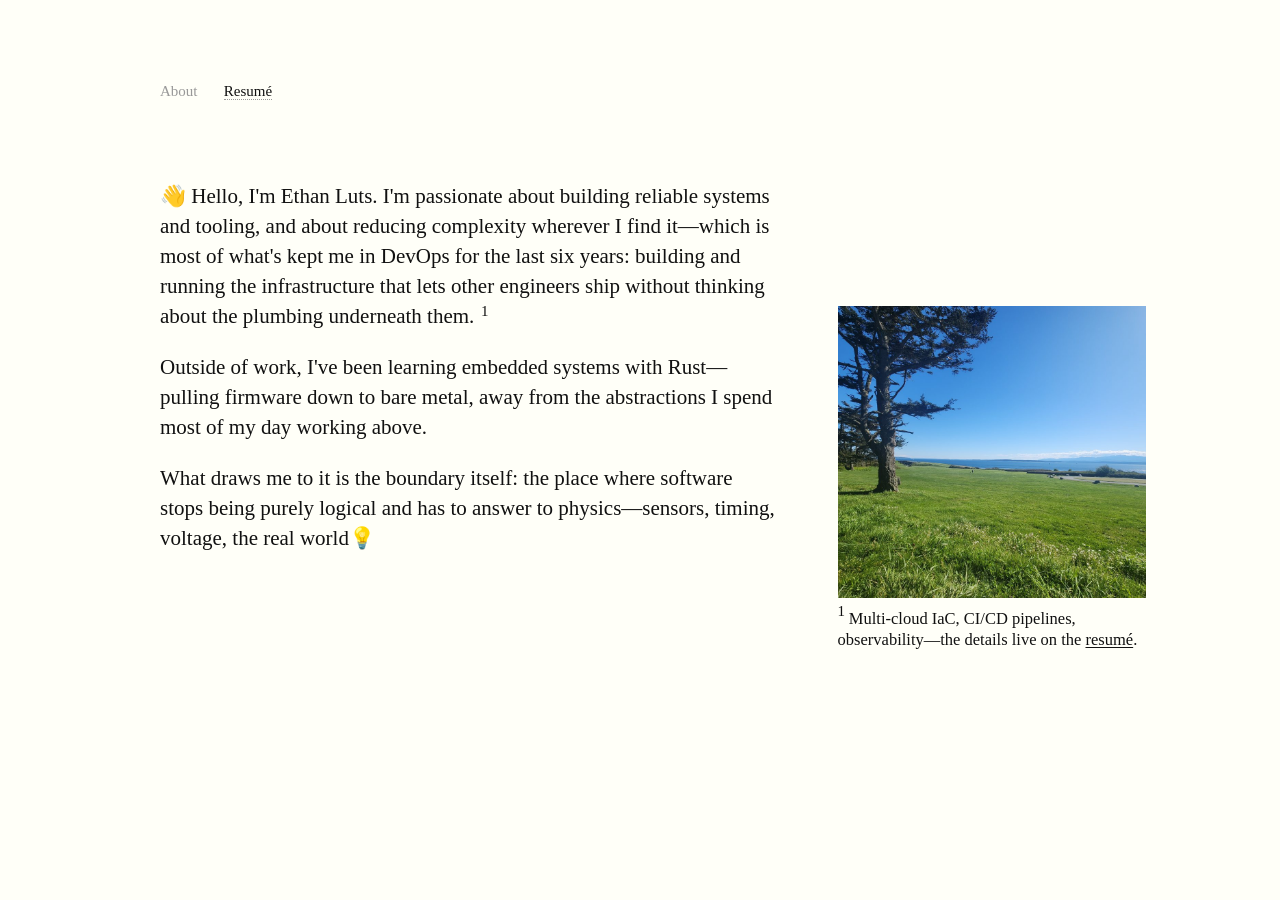
==== index.html @ 9f0c4130 "initial commit and layout." ====
<!DOCTYPE html>
<html lang="en">
<head>
  <meta charset="UTF-8" />
  <meta name="viewport" content="width=device-width, initial-scale=1" />
  <title>Ethan Luts</title>
  <link rel="stylesheet" href="tufte.css" />
  <style>
    nav.sitenav { margin-bottom: 3rem; }
    nav.sitenav a {
      margin-right: 1.5em;
      text-decoration: none;
      color: #111;
      border-bottom: 1px dotted #999;
    }
    nav.sitenav a:hover { border-bottom: 1px solid #111; }
    nav.sitenav a.current {
      color: #999;
      border-bottom: none;
      cursor: default;
    }
  </style>
</head>
<body>
  <article>
    <nav class="sitenav">
      <a href="index.html" class="current">About</a>
      <a href="resume.html">Resumé</a>
    </nav>

    <section>
      <p>
        👋 Hello, I'm Ethan Luts. I'm passionate about building reliable systems and tooling,
        and about reducing complexity wherever I find it&mdash;which is most of what's kept me in DevOps for the
        last six years: building and running the infrastructure that lets other engineers ship without thinking
        about the plumbing underneath them.
        <label for="mn-photo" class="margin-toggle">&#8853;</label>
        <input type="checkbox" id="mn-photo" class="margin-toggle" />
        <span class="marginnote">
          <img src="images/coastal-view.jpg" style="width:100%" />
        </span>
        <label for="sn-1" class="margin-toggle sidenote-number"></label>
        <input type="checkbox" id="sn-1" class="margin-toggle" />
        <span class="sidenote">
          Multi-cloud IaC, CI/CD pipelines, observability&mdash;the details live on the <a href="resume.html">resumé</a>.
        </span>
      </p>

      <p>
        Outside of work, I've been learning embedded systems with Rust&mdash;pulling firmware down to bare metal,
        away from the abstractions I spend most of my day working above.
      </p>

      <p>
        What draws me to it is the boundary itself: the place where software stops being purely logical and has
        to answer to physics&mdash;sensors, timing, voltage, the real world💡
      </p>
    </section>
  </article>
</body>
</html>
---- tufte.css ----
@charset "UTF-8";

/* Import ET Book styles
   adapted from https://github.com/edwardtufte/et-book/blob/gh-pages/et-book.css */

/* Tufte CSS styles */
html {
    font-size: 15px;
}

body {
    width: 87.5%;
    margin-left: auto;
    margin-right: auto;
    padding-left: 12.5%;
    font-family: "Palatino Linotype", Palatino, "Book Antiqua", Georgia, "Times New Roman", serif;
    background-color: #fffff8;
    color: #111;
    max-width: 1400px;
    counter-reset: sidenote-counter;
}

/* Adds dark mode */
@media (prefers-color-scheme: dark) {
    body {
        background-color: #151515;
        color: #ddd;
    }
}

h1 {
    font-weight: 400;
    margin-top: 4rem;
    margin-bottom: 1.5rem;
    font-size: 3.2rem;
    line-height: 1;
}

h2 {
    font-style: italic;
    font-weight: 400;
    margin-top: 2.1rem;
    margin-bottom: 1.4rem;
    font-size: 2.2rem;
    line-height: 1;
}

h3 {
    font-style: italic;
    font-weight: 400;
    font-size: 1.7rem;
    margin-top: 2rem;
    margin-bottom: 1.4rem;
    line-height: 1;
}

hr {
    display: block;
    height: 1px;
    width: 55%;
    border: 0;
    border-top: 1px solid #ccc;
    margin: 1em 0;
    padding: 0;
}

p.subtitle {
    font-style: italic;
    margin-top: 1rem;
    margin-bottom: 1rem;
    font-size: 1.8rem;
    display: block;
    line-height: 1;
}

.numeral {
    font-family: "Palatino Linotype", Palatino, "Book Antiqua", Georgia, serif;
}

.danger {
    color: red;
}

article {
    padding: 5rem 0rem;
}

section {
    padding-top: 1rem;
    padding-bottom: 1rem;
}

p,
dl,
ol,
ul {
    font-size: 1.4rem;
    line-height: 2rem;
}

p {
    margin-top: 1.4rem;
    margin-bottom: 1.4rem;
    padding-right: 0;
    vertical-align: baseline;
}

sup {
    line-height: 0;
}

/* Chapter Epigraphs */
div.epigraph {
    margin: 5em 0;
}

div.epigraph > blockquote {
    margin-top: 3em;
    margin-bottom: 3em;
}

div.epigraph > blockquote,
div.epigraph > blockquote > p {
    font-style: italic;
}

div.epigraph > blockquote > footer {
    font-style: normal;
}

div.epigraph > blockquote > footer > cite {
    font-style: italic;
}
/* end chapter epigraphs styles */

blockquote {
    font-size: 1.4rem;
}

blockquote p {
    width: 55%;
    margin-right: 40px;
}

blockquote footer {
    width: 55%;
    font-size: 1.1rem;
    text-align: right;
}

section > p,
section > footer,
section > table {
    width: 55%;
}

/* 50 + 5 == 55, to be the same width as paragraph */
section > dl,
section > ol,
section > ul {
    width: 50%;
    -webkit-padding-start: 5%;
}

dt:not(:first-child),
li:not(:first-child) {
    margin-top: 0.25rem;
}

figure {
    padding: 0;
    border: 0;
    font-size: 100%;
    font: inherit;
    vertical-align: baseline;
    max-width: 55%;
    -webkit-margin-start: 0;
    -webkit-margin-end: 0;
    margin: 0 0 3em 0;
}

figcaption {
    float: right;
    clear: right;
    margin-top: 0;
    margin-bottom: 0;
    font-size: 1.1rem;
    line-height: 1.6;
    vertical-align: baseline;
    position: relative;
    max-width: 40%;
}

figure.fullwidth figcaption {
    margin-right: 24%;
}

a:link,
a:visited {
    color: inherit;
    text-underline-offset: 0.1em;
    text-decoration-thickness: 0.05em;
}

/* Sidenotes, margin notes, figures, captions */
img {
    max-width: 100%;
    height: auto;
}

figure.fullwidth img {
    width: 100%;
}

.sidenote,
.marginnote {
    float: right;
    clear: right;
    margin-right: -60%;
    width: 50%;
    margin-top: 0.3rem;
    margin-bottom: 0;
    font-size: 1.1rem;
    line-height: 1.3;
    vertical-align: baseline;
    position: relative;
}

.sidenote-number {
    counter-increment: sidenote-counter;
}

.sidenote-number:after,
.sidenote:before {
    font-family: "Palatino Linotype", Palatino, "Book Antiqua", Georgia, serif;
    position: relative;
    vertical-align: baseline;
}

.sidenote-number:after {
    content: counter(sidenote-counter);
    font-size: 1rem;
    top: -0.5rem;
    left: 0.1rem;
}

.sidenote:before {
    content: counter(sidenote-counter) " ";
    font-size: 1rem;
    top: -0.5rem;
}

blockquote .sidenote,
blockquote .marginnote {
    margin-right: -82%;
    min-width: 59%;
    text-align: left;
}

div.fullwidth,
table.fullwidth {
    width: 100%;
}

div.table-wrapper {
    overflow-x: auto;
    font-family: "Trebuchet MS", "Gill Sans", "Gill Sans MT", sans-serif;
}

.sans {
    font-family: "Gill Sans", "Gill Sans MT", Calibri, sans-serif;
    letter-spacing: .03em;
}

code, pre > code {
    font-family: Consolas, "Liberation Mono", Menlo, Courier, monospace;
    font-size: 1.0rem;
    line-height: 1.42;
    -webkit-text-size-adjust: 100%; /* Prevent adjustments of font size after orientation changes in iOS. See https://github.com/edwardtufte/tufte-css/issues/81#issuecomment-261953409 */
}

.sans > code {
    font-size: 1.2rem;
}

h1 > code,
h2 > code,
h3 > code {
    font-size: 0.80em;
}

.marginnote > code,
.sidenote > code {
    font-size: 1rem;
}

pre > code {
    font-size: 0.9rem;
    width: 52.5%;
    margin-left: 2.5%;
    overflow-x: auto;
    display: block;
}

pre.fullwidth > code {
    width: 90%;
}

.fullwidth {
    max-width: 90%;
    clear:both;
}

input.margin-toggle {
    display: none;
}

label.sidenote-number {
    display: inline-block;
    max-height: 2rem; /* should be less than or equal to paragraph line-height */
}

label.margin-toggle:not(.sidenote-number) {
    display: none;
}

.iframe-wrapper {
    position: relative;
    padding-bottom: 56.25%; /* 16:9 */
    padding-top: 25px;
    height: 0;
}

.iframe-wrapper iframe {
    position: absolute;
    top: 0;
    left: 0;
    width: 100%;
    height: 100%;
}

@media (max-width: 760px) {
    body {
        width: 84%;
        padding-left: 8%;
        padding-right: 8%;
    }

    hr,
    section > p,
    section > footer,
    section > table {
        width: 100%;
    }

    pre > code {
        width: 97%;
    }

    section > dl,
    section > ol,
    section > ul {
        width: 90%;
    }

    figure {
        max-width: 90%;
    }

    figcaption,
    figure.fullwidth figcaption {
        margin-right: 0%;
        max-width: none;
    }

    blockquote {
        margin-left: 1.5em;
        margin-right: 0em;
    }

    blockquote p,
    blockquote footer {
        width: 100%;
    }

    label.margin-toggle:not(.sidenote-number) {
        display: inline;
    }

    .sidenote,
    .marginnote {
        display: none;
    }

    .margin-toggle:checked + .sidenote,
    .margin-toggle:checked + .marginnote {
        display: block;
        float: left;
        left: 1rem;
        clear: both;
        width: 95%;
        margin: 1rem 2.5%;
        vertical-align: baseline;
        position: relative;
    }

    label {
        cursor: pointer;
    }

    div.table-wrapper,
    table {
        width: 85%;
    }

    img {
        width: 100%;
    }
}
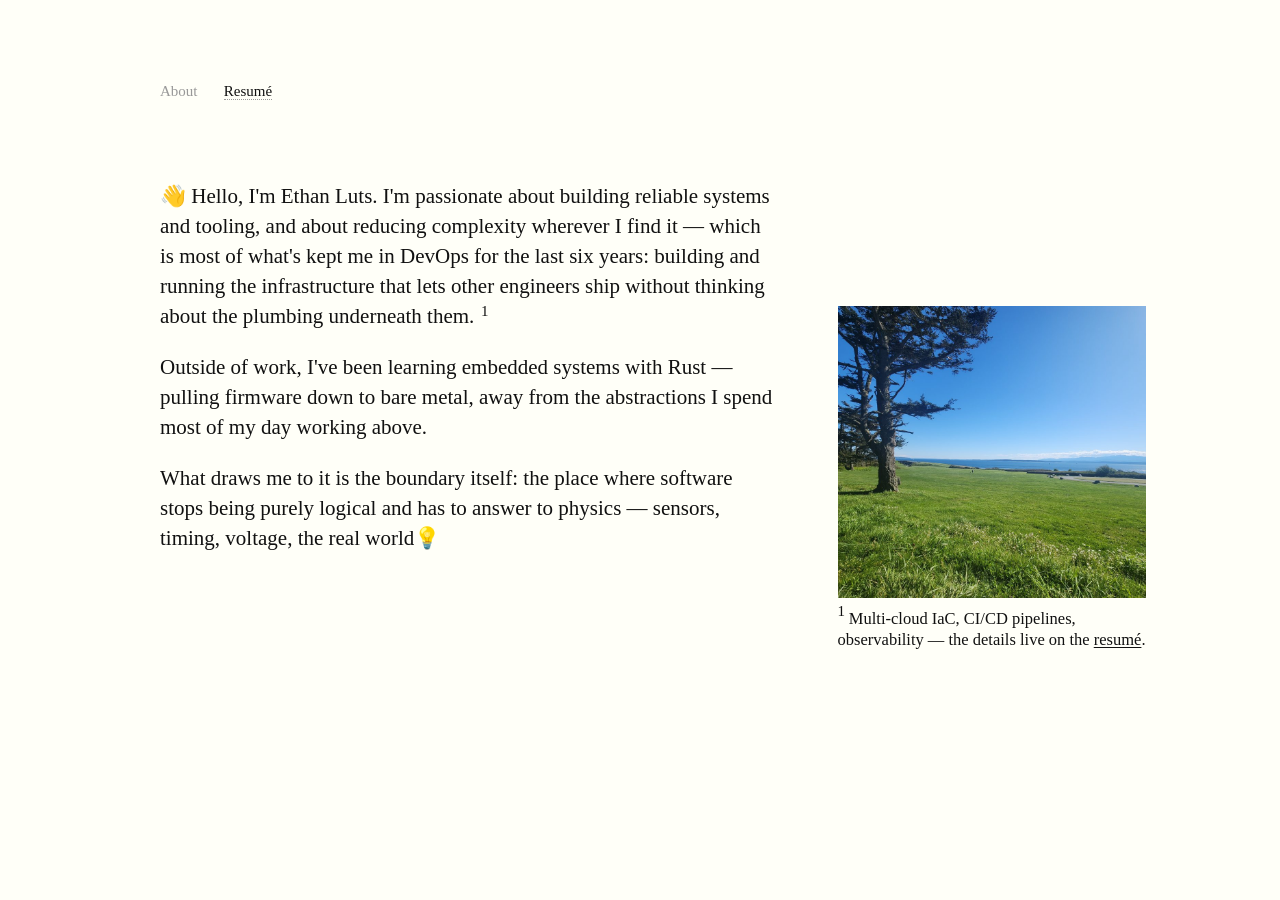
==== commit d16049c2: "add better visibility support for light/dark mode; fix a few spelling mistakes." ====
--- a/index.html
+++ b/index.html
@@ -10,12 +10,12 @@
     nav.sitenav a {
       margin-right: 1.5em;
       text-decoration: none;
-      color: #111;
-      border-bottom: 1px dotted #999;
+      color: var(--fg);
+      border-bottom: 1px dotted var(--fg-faint);
     }
-    nav.sitenav a:hover { border-bottom: 1px solid #111; }
+    nav.sitenav a:hover { border-bottom: 1px solid var(--fg); }
     nav.sitenav a.current {
-      color: #999;
+      color: var(--fg-faint);
       border-bottom: none;
       cursor: default;
     }
@@ -31,7 +31,7 @@
     <section>
       <p>
         👋 Hello, I'm Ethan Luts. I'm passionate about building reliable systems and tooling,
-        and about reducing complexity wherever I find it&mdash;which is most of what's kept me in DevOps for the
+        and about reducing complexity wherever I find it &mdash; which is most of what's kept me in DevOps for the
         last six years: building and running the infrastructure that lets other engineers ship without thinking
         about the plumbing underneath them.
         <label for="mn-photo" class="margin-toggle">&#8853;</label>
@@ -42,18 +42,18 @@
         <label for="sn-1" class="margin-toggle sidenote-number"></label>
         <input type="checkbox" id="sn-1" class="margin-toggle" />
         <span class="sidenote">
-          Multi-cloud IaC, CI/CD pipelines, observability&mdash;the details live on the <a href="resume.html">resumé</a>.
+          Multi-cloud IaC, CI/CD pipelines, observability &mdash; the details live on the <a href="resume.html">resumé</a>.
         </span>
       </p>
 
       <p>
-        Outside of work, I've been learning embedded systems with Rust&mdash;pulling firmware down to bare metal,
+        Outside of work, I've been learning embedded systems with Rust &mdash; pulling firmware down to bare metal,
         away from the abstractions I spend most of my day working above.
       </p>
 
       <p>
         What draws me to it is the boundary itself: the place where software stops being purely logical and has
-        to answer to physics&mdash;sensors, timing, voltage, the real world💡
+        to answer to physics &mdash; sensors, timing, voltage, the real world💡
       </p>
     </section>
   </article>
--- a/tufte.css
+++ b/tufte.css
@@ -6,6 +6,12 @@
 /* Tufte CSS styles */
 html {
     font-size: 15px;
+}
+
+:root {
+    --fg: #111;
+    --fg-muted: #555;
+    --fg-faint: #999;
 }
 
 body {
@@ -15,16 +21,20 @@
     padding-left: 12.5%;
     font-family: "Palatino Linotype", Palatino, "Book Antiqua", Georgia, "Times New Roman", serif;
     background-color: #fffff8;
-    color: #111;
+    color: var(--fg);
     max-width: 1400px;
     counter-reset: sidenote-counter;
 }
 
 /* Adds dark mode */
 @media (prefers-color-scheme: dark) {
+    :root {
+        --fg: #ddd;
+        --fg-muted: #aaa;
+        --fg-faint: #888;
+    }
     body {
         background-color: #151515;
-        color: #ddd;
     }
 }
 
@@ -311,6 +321,11 @@
     clear:both;
 }
 
+span.newthought {
+    font-variant: small-caps;
+    font-size: 1.2em;
+}
+
 input.margin-toggle {
     display: none;
 }
